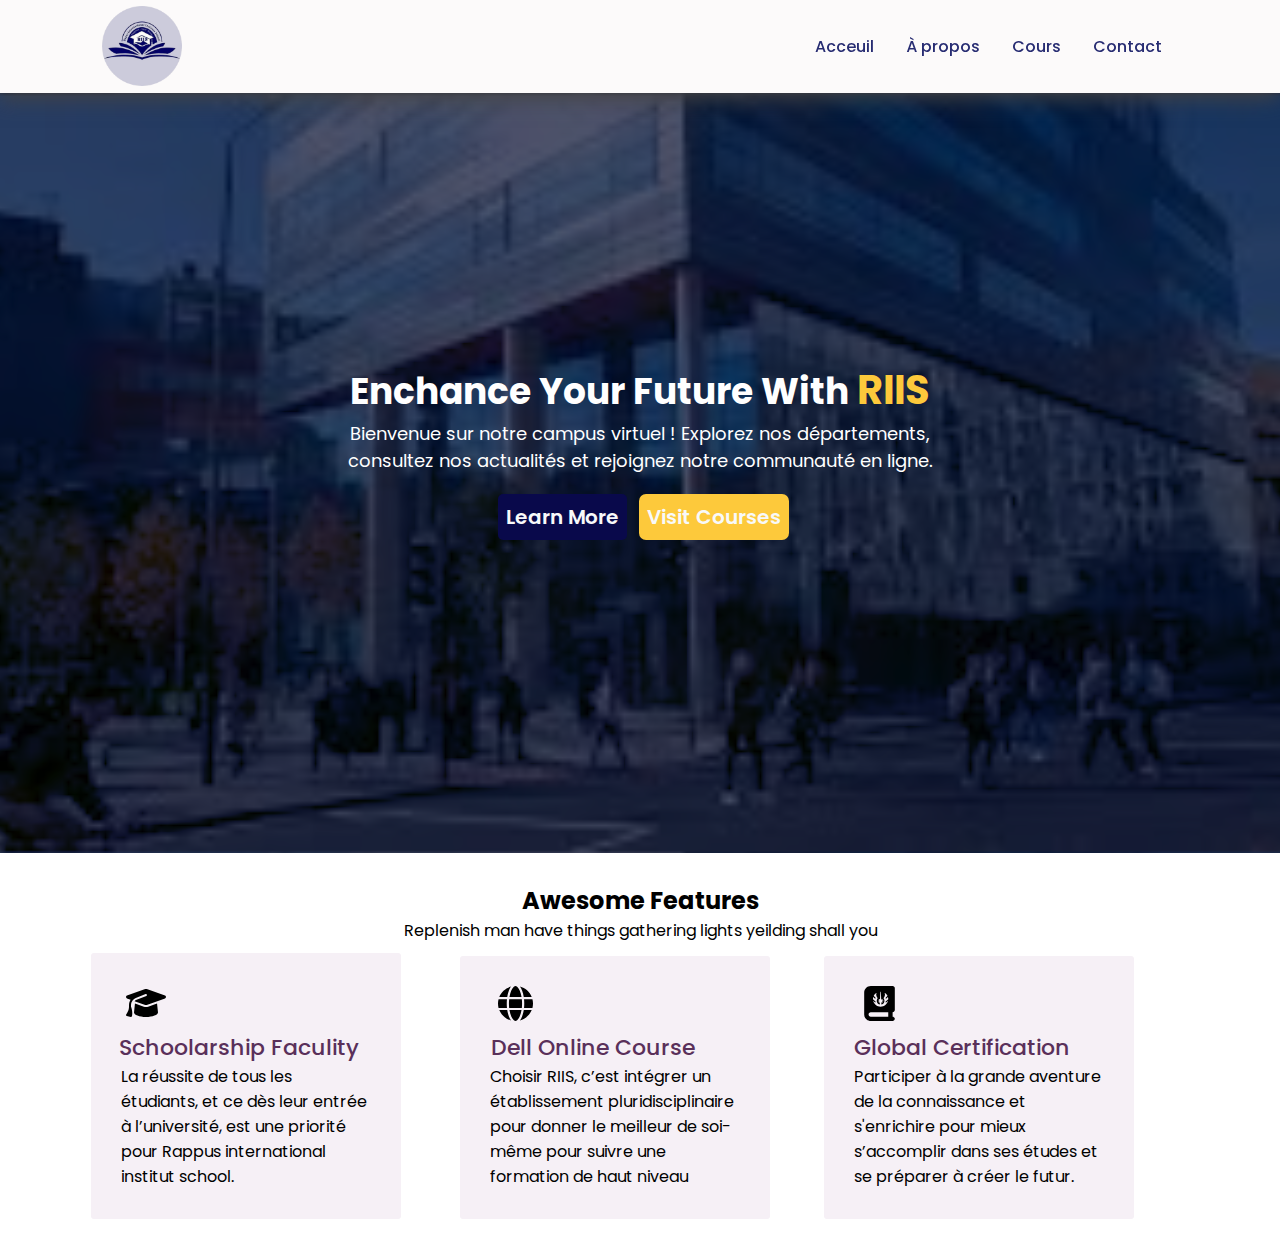
==== src/index3.html @ de022d46 "mon premier commit" ====
<!DOCTYPE html>
<html lang="en">

<head>
    <meta charset="UTF-8">
    <meta name="viewport" content="width=device-width, initial-scale=1.0">
    <title>RIIS SITE</title>
    <link rel="stylesheet" href="style3.css">
</head>

<body>
    <!-- navbar end--> 
    <nav id="header">
        <img src="../assets/images/IMG17.png" class="logo" alt="">

        <div>
            <ul id="navbar">
                <li>Acceuil</li>
                <li> À propos</li>
                <li>Cours</li>
                <li>Contact</li>
            </ul>
        </div>
    </nav>


    <!-- banniere--> 


    <section id="banner1">
        <div class="banner">
            <h1>Enchance Your Future With <span>RIIS</span></h1>
            <p>Bienvenue sur notre campus virtuel ! Explorez nos départements,
             consultez nos actualités et rejoignez notre communauté en ligne.
            </p>
            <a href="#" class="btn1">Learn More</a>
            <a href="#" class="btn2">Visit Courses</a>

        </div>
    </section>

    <!-- section 1--> 

    <section id="home" class="home-p1">
        <h2>Awesome Features</h2>
        <p>Replenish man have things gathering lights yeilding shall you</p>
        <div class="page1">
            <img src="../assets/images/svg1 (3).svg" alt="">
            <h2>Schoolarship Faculity</h2>
            <p>
                La réussite de tous les étudiants, et ce dès leur entrée à l’université, 
                est une priorité pour Rappus international institut school.
            </p>
        </div>
        <div class="page2">
            <img src="../assets/images/svg1 (2).svg" alt="">
            <h2>Dell Online Course</h2>
            <p>Choisir RIIS, c’est intégrer un établissement pluridisciplinaire 
             pour  donner le meilleur de soi-même pour suivre une formation de haut niveau
            </p>
        </div>
        <div class="page3">
            <img src="../assets/images/svg1 (1).svg " alt="">
            <h2>Global Certification</h2>
            <p>Participer à la grande aventure de la connaissance et s'enrichire
             pour mieux s’accomplir dans ses études et se préparer à créer le futur. 
            </p>
        </div>
    </section>

    
</body>

</html>
---- src/style3.css ----
@import url('https://fonts.googleapis.com/css2?family=Poppins:ital,wght@0,100;0,200;0,300;0,400;0,500;0,600;0,700;0,800;0,900;1,100;1,200;1,300;1,400;1,500;1,600;1,700;1,800;1,900&display=swap'); 
 body{
   font-family:'Poppins',sans-serif ; 
 }

 *{
    margin: 0px;
 }
 /*header navbar*/
 #header{
    position: sticky;
    top: 0;
    left: 0;
    display: flex;
    align-items: center;
    justify-content: space-between;
    padding: .5vw 8vw;
    background: rgb(252, 250, 250);
    box-shadow: 0 5px 20PX rgb(69, 68, 68);
    z-index: 500;
    
}
.logo{
    width: 80px;
    height: 80px;
    cursor: pointer;
}

#navbar{
    position: relative;
    display: flex;
    align-items: center;
    justify-content: center;

}

#navbar li{
    list-style: none;
    padding: 0 16px;
    position: relative;
    font-size: 16px;
    font-weight: 500;
    color:  rgb(39, 44, 114);
    transition: 0.3s ease;
    cursor: pointer;
}
#navbar li:hover {
    color:  #fdc93b;
}

/*fin de la navbar*/


/*banniere*/
#banner1{
    background: rgba(2, 9, 43, 0.7)url('../assets/images/IMG18.jpeg');
    height: 84.5vh;
    width: 100%;
    background-size: cover;
    background-blend-mode: darken;
    background-position: center; 
}
.banner{
    position: absolute;
    text-align: center;
    font-size: 18px;
    color: rgb(255, 255, 255);
    left: 50%;
    top: 40%;
    padding: 0;
    margin: 0;
    transform: translatex(-50%);
}
span{
    color: #fdc93b;
    font-size: 40px;
}
.btn1 {
    background-color: rgb(9, 9, 75);
    text-decoration: none;
    border-radius: 5px;
    color: #f8f9fa;
    border: none;
    padding: 8px;
    cursor: pointer;
    font-weight: 600;
    font-size: 20px;
    display: inline-block;
    margin: 20px 7px ;
}
.btn1:hover{
    background-color:#f8f9fa;
    color: rgb(9, 9, 75);
}   
.btn2 {
    background-color: #fdc93b;
    text-decoration: none;
    border-radius: 7px;
    color: #f8f9fa;
    border: none;
    padding: 8px;
    cursor: pointer;
    font-weight: 600;
    font-size: 20px;
    display: inline-block;
}
.btn2:hover{
    background-color:#f8f9fa;
    color:  #fdc93b;
}

/*fin de la banniere*/


/*section1 home*/

#home{
    text-align: center;
    margin: 30px 0px;
}


/*home case 1*/
.page1 {
  width: 250px;
  margin: 10px 5px;
  transform: translateX(-50%);
  background-size: 1px;
  padding: 30px;
  background-color: rgb(246, 240, 246);
  border-radius: 3px;
  display: inline-block;
}
.page1 img{
    width: 40px;
    height: 40px;
    margin-left: -200px;
}
.page1 h2{
    font-size: 22px;
    font-weight: 500;
    color:  rgb(90, 48, 90);
    margin-left: -15px;
    margin-top: 1px;
 }
 .page1 p{
    text-align: left;
 }

/*home case 2*/

.page2{
    width: 250px;
    margin: 8px 50px;
    transform: translateX(-50%);
    background-size: 1px;
    padding: 30px;
    background-color: rgb(246, 240, 246);
    border-radius: 3px;
    display: inline-block;
}
.page2 img{
    width: 35px;
    height: 35px;
    margin-left: -200px;
}
.page2 h2{
    font-size: 22px;
    font-weight: 500;
    color:  rgb(90, 48, 90);
    margin-left: -45px;
    margin-top: 3px;
} 
.page2 p{
    text-align: left;
}

/*home case 3*/

.page3{
    width: 250px;
    margin-right: -250px ;
    transform: translateX(-50%);
    background-size: 1px;
    padding: 30px;
    background-color: rgb(246, 240, 246);
    border-radius: 3px;
    display: inline-block;
}
.page3 img{
    width: 35px;
    height: 35px;
    margin-left: -200px;
}
.page3 h2{
    font-size: 22px;
    font-weight: 500;
    color:  rgb(90, 48, 90);
    margin-left: -35px;
    margin-top: 3px;
}  
.page3 p{
    text-align: left;
}
/*fin de la section home*/
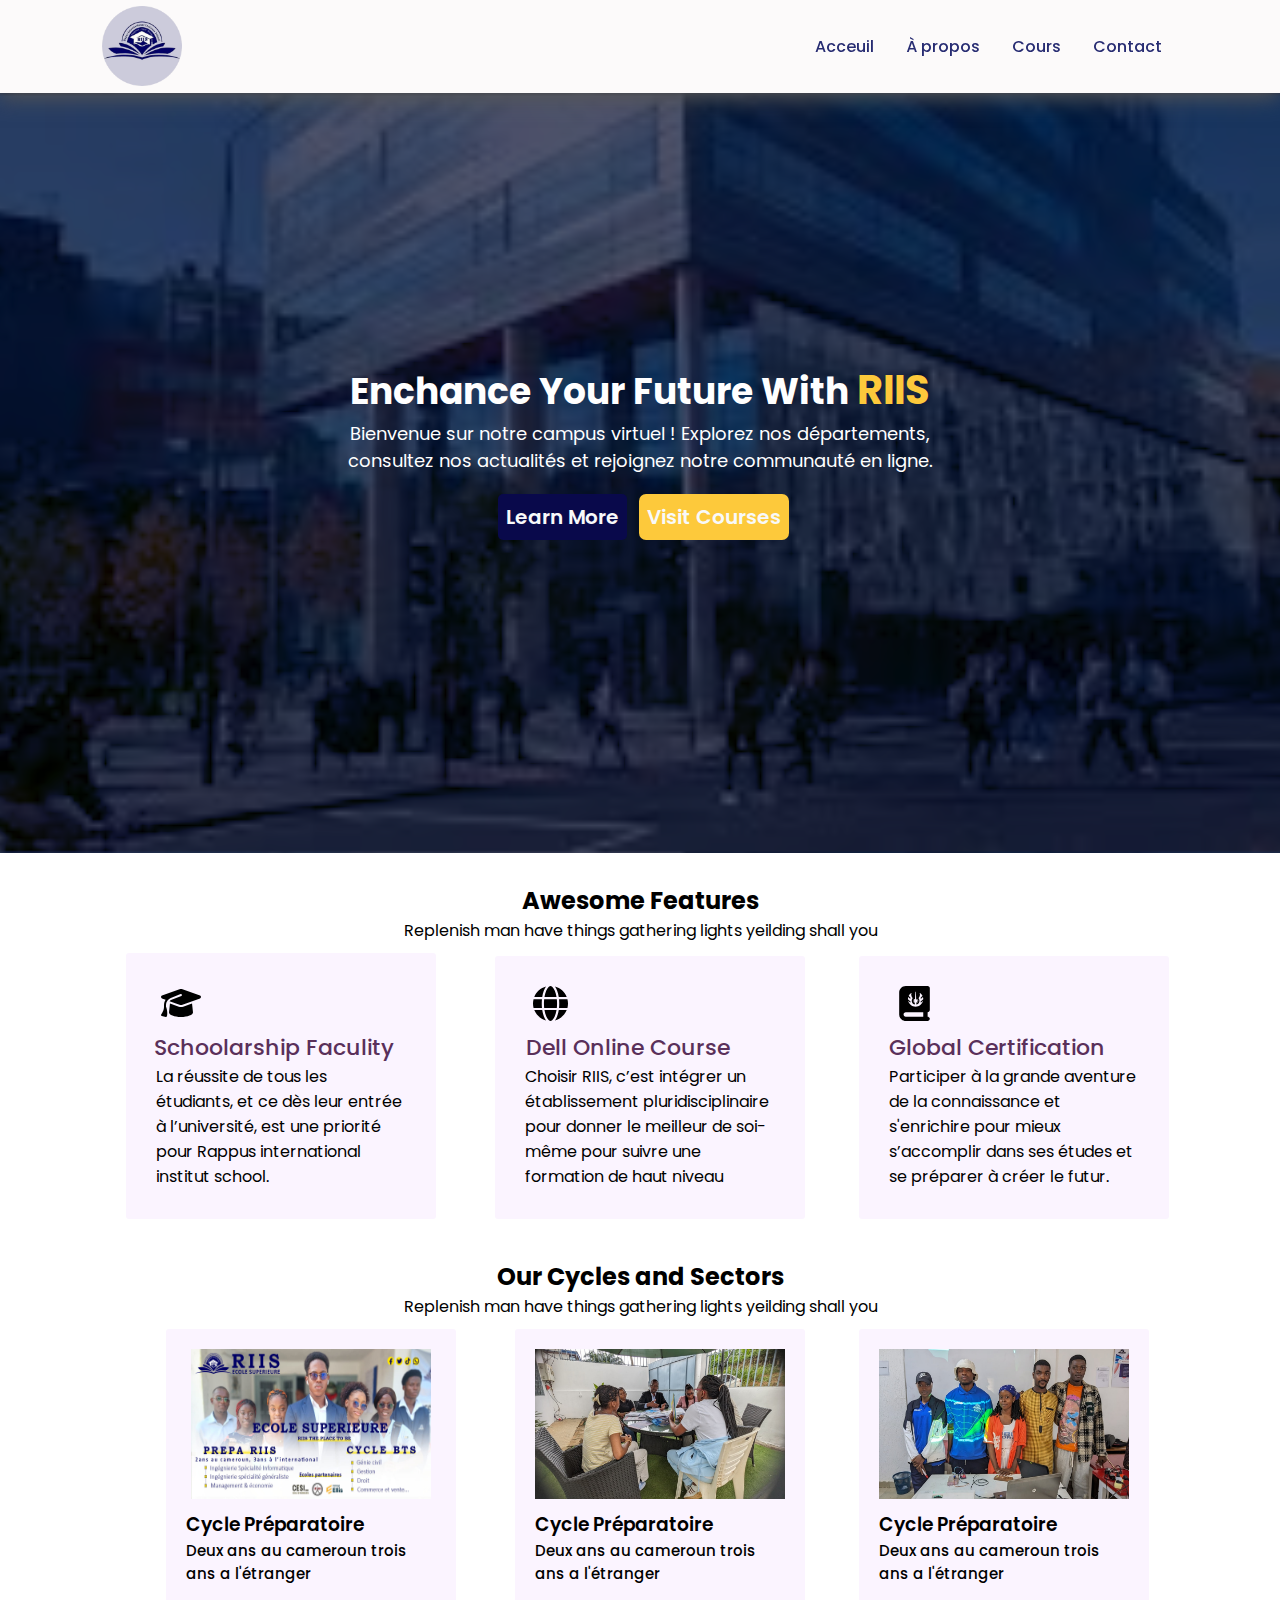
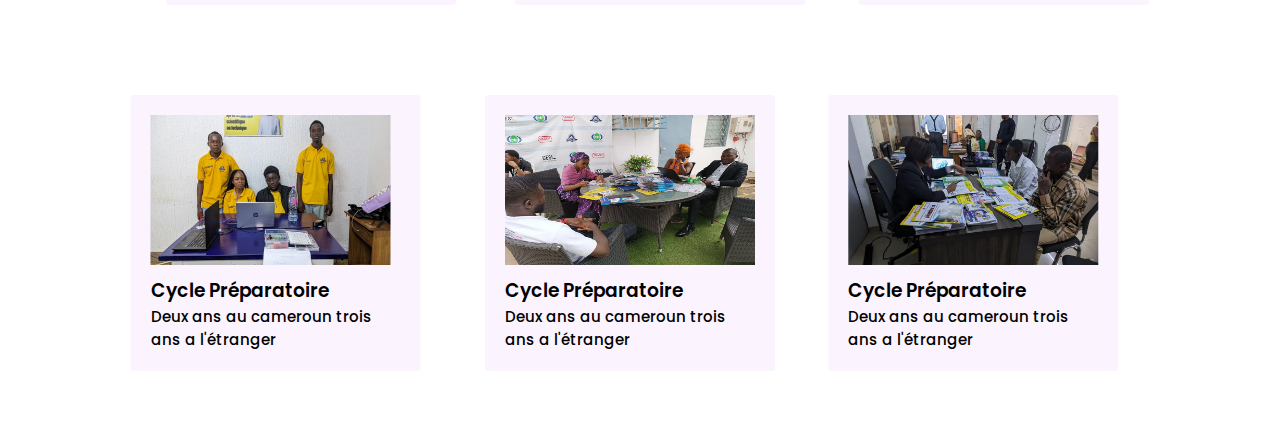
==== commit 232bb1c3: "autres carte" ====
--- a/src/index3.html
+++ b/src/index3.html
@@ -68,7 +68,49 @@
         </div>
     </section>
 
+    <!-- section 2--> 
+
+   <section id="home2">
+    <h2>Our Cycles and Sectors</h2>
+        <p>Replenish man have things gathering lights yeilding shall you</p>
+     <div class="carte1">
+        <img src="../assets/images/IMG3.jpg" alt="">
+        <h3>Cycle Préparatoire</h3>
+        <p>Deux ans au cameroun trois ans a l'étranger</p>
+     </div>
+     <div class="carte2">
+        <img src="../assets/images/IMG9.jpg" alt="">
+        <h3>Cycle Préparatoire</h3>
+        <p>Deux ans au cameroun trois ans a l'étranger</p>
+     </div>
+     <div class="carte3">
+        <img src="../assets/images/IMG10.jpg" alt="">
+        <h3>Cycle Préparatoire</h3>
+        <p>Deux ans au cameroun trois ans a l'étranger</p>
+     </div>
+   </section>
     
+    <!-- section 3-->
+
+<section id="home3">
+    <div class="carte4">
+        <img src="../assets/images/IMG15.jpg" alt="">
+        <h3>Cycle Préparatoire</h3>
+        <p>Deux ans au cameroun trois ans a l'étranger</p>
+     </div>
+     <div class="carte5">
+        <img src="../assets/images/IMG12.jpg" alt="">
+        <h3>Cycle Préparatoire</h3>
+        <p>Deux ans au cameroun trois ans a l'étranger</p>
+     </div>
+     <div class="carte6">
+        <img src="../assets/images/IMG13.jpg" alt="">
+        <h3>Cycle Préparatoire</h3>
+        <p>Deux ans au cameroun trois ans a l'étranger</p>
+     </div>
+
+</section>
+
 </body>
 
 </html>--- a/src/style3.css
+++ b/src/style3.css
@@ -16,7 +16,7 @@
     justify-content: space-between;
     padding: .5vw 8vw;
     background: rgb(252, 250, 250);
-    box-shadow: 0 5px 20PX rgb(69, 68, 68);
+    box-shadow: 0 5px 20PX rgb(86, 86, 86);
     z-index: 500;
     
 }
@@ -127,7 +127,7 @@
   transform: translateX(-50%);
   background-size: 1px;
   padding: 30px;
-  background-color: rgb(246, 240, 246);
+  background-color:  rgb(251, 244, 255);
   border-radius: 3px;
   display: inline-block;
 }
@@ -155,7 +155,7 @@
     transform: translateX(-50%);
     background-size: 1px;
     padding: 30px;
-    background-color: rgb(246, 240, 246);
+    background-color:  rgb(251, 244, 255);
     border-radius: 3px;
     display: inline-block;
 }
@@ -179,11 +179,11 @@
 
 .page3{
     width: 250px;
-    margin-right: -250px ;
+    margin-right: -320px ;
     transform: translateX(-50%);
     background-size: 1px;
     padding: 30px;
-    background-color: rgb(246, 240, 246);
+    background-color: rgb(251, 244, 255);
     border-radius: 3px;
     display: inline-block;
 }
@@ -204,4 +204,180 @@
 }
 /*fin de la section home*/
 
-
+/*section 2*/
+
+#home2{
+    text-align: center;
+    margin: 30px 0px;
+}
+.carte1{
+    width: 250px;
+    margin: 10PX 5px ;
+    transform: translateX(-50%);
+    background-size: 1px;
+    padding: 20px;
+    background-color: rgb(251, 244, 255);
+    border-radius: 3px;
+    display: inline-block;
+}
+.carte1 img{
+    width: 240px;
+    height: 150px;
+    margin-bottom: -0px;
+}
+.carte1 h3{
+    align-items: center;
+    text-align: left;
+    font-weight: 600;
+    margin-top: 4px;
+}
+.carte1 p{
+    align-items: center;
+    text-align: left;
+    font-weight: 500;
+    font-size: 15px;
+}
+ 
+.carte2{
+    width: 250px;
+    margin: 8px 50px ;
+    transform: translateX(-50%);
+    background-size: 1px;
+    padding: 20px;
+    background-color: rgb(251, 244, 255);
+    border-radius: 3px;
+    display: inline-block;
+}
+.carte2 img{
+    width: 250px;
+    height: 150px;
+    margin-bottom: -0px;
+}
+.carte2 h3{
+    align-items: center;
+    text-align: left;
+    font-weight: 600;
+    margin-top: 4px;
+}
+.carte2 p{
+    align-items: center;
+    text-align: left;
+    font-weight: 500;
+    font-size: 15px;
+}
+
+.carte3{
+    width: 250px;
+    margin-right: -320px ;
+    transform: translateX(-50%);
+    background-size: 1px;
+    padding: 20px;
+    background-color: rgb(251, 244, 255);
+    border-radius: 3px;
+    display: inline-block;
+}
+.carte3 img{
+    width: 250px;
+    height: 150px;
+    margin-bottom: -0px;
+}
+.carte3 h3{
+    align-items: center;
+    text-align: left;
+    font-weight: 600;
+    margin-top: 4px;
+}
+.carte3 p{
+    align-items: center;
+    text-align: left;
+    font-weight: 500;
+    font-size: 15px;
+}
+
+/* fin de la section 2*/
+
+/*la section 3*/
+
+.carte4{
+    width: 250px;
+    transform: translateX(45%);
+    background-size: 1px;
+    padding: 20px;
+    background-color: rgb(251, 244, 255);
+    border-radius: 3px;
+    display: inline-block;
+}
+.carte4 img{
+    width: 240px;
+    height: 150px;
+    margin-bottom: -0px;
+}
+.carte4 h3{
+    align-items: center;
+    text-align: left;
+    font-weight: 600;
+    margin-top: 4px;
+}
+.carte4 p{
+    align-items: center;
+    text-align: left;
+    font-weight: 500;
+    font-size: 15px;
+}
+
+.carte5{
+    width: 250px;
+    margin:  50px ;
+    transform: translateX(167%);
+    background-size: 1px;
+    padding: 20px;
+    background-color: rgb(251, 244, 255);
+    border-radius: 3px;
+    display: inline-block;
+}
+.carte5 img{
+    width: 250px;
+    height: 150px;
+    margin-bottom: -0px;
+}
+.carte5 h3{
+    align-items: center;
+    text-align: left;
+    font-weight: 600;
+    margin-top: 4px;
+}
+.carte5 p{
+    align-items: center;
+    text-align: left;
+    font-weight: 500;
+    font-size: 15px;
+}
+
+.carte6{
+    width: 250px;
+    transform: translateX(-70%);
+    background-size: 1px;
+    padding: 20px;
+    background-color: rgb(251, 244, 255);
+    border-radius: 3px;
+    display: inline-block;
+}
+.carte6 img{
+    width: 250px;
+    height: 150px;
+    margin-bottom: -0px;
+}
+.carte6 h3{
+    align-items: center;
+    text-align: left;
+    font-weight: 600;
+    margin-top: 4px;
+}
+.carte6 p{
+    align-items: center;
+    text-align: left;
+    font-weight: 500;
+    font-size: 15px;
+}
+
+
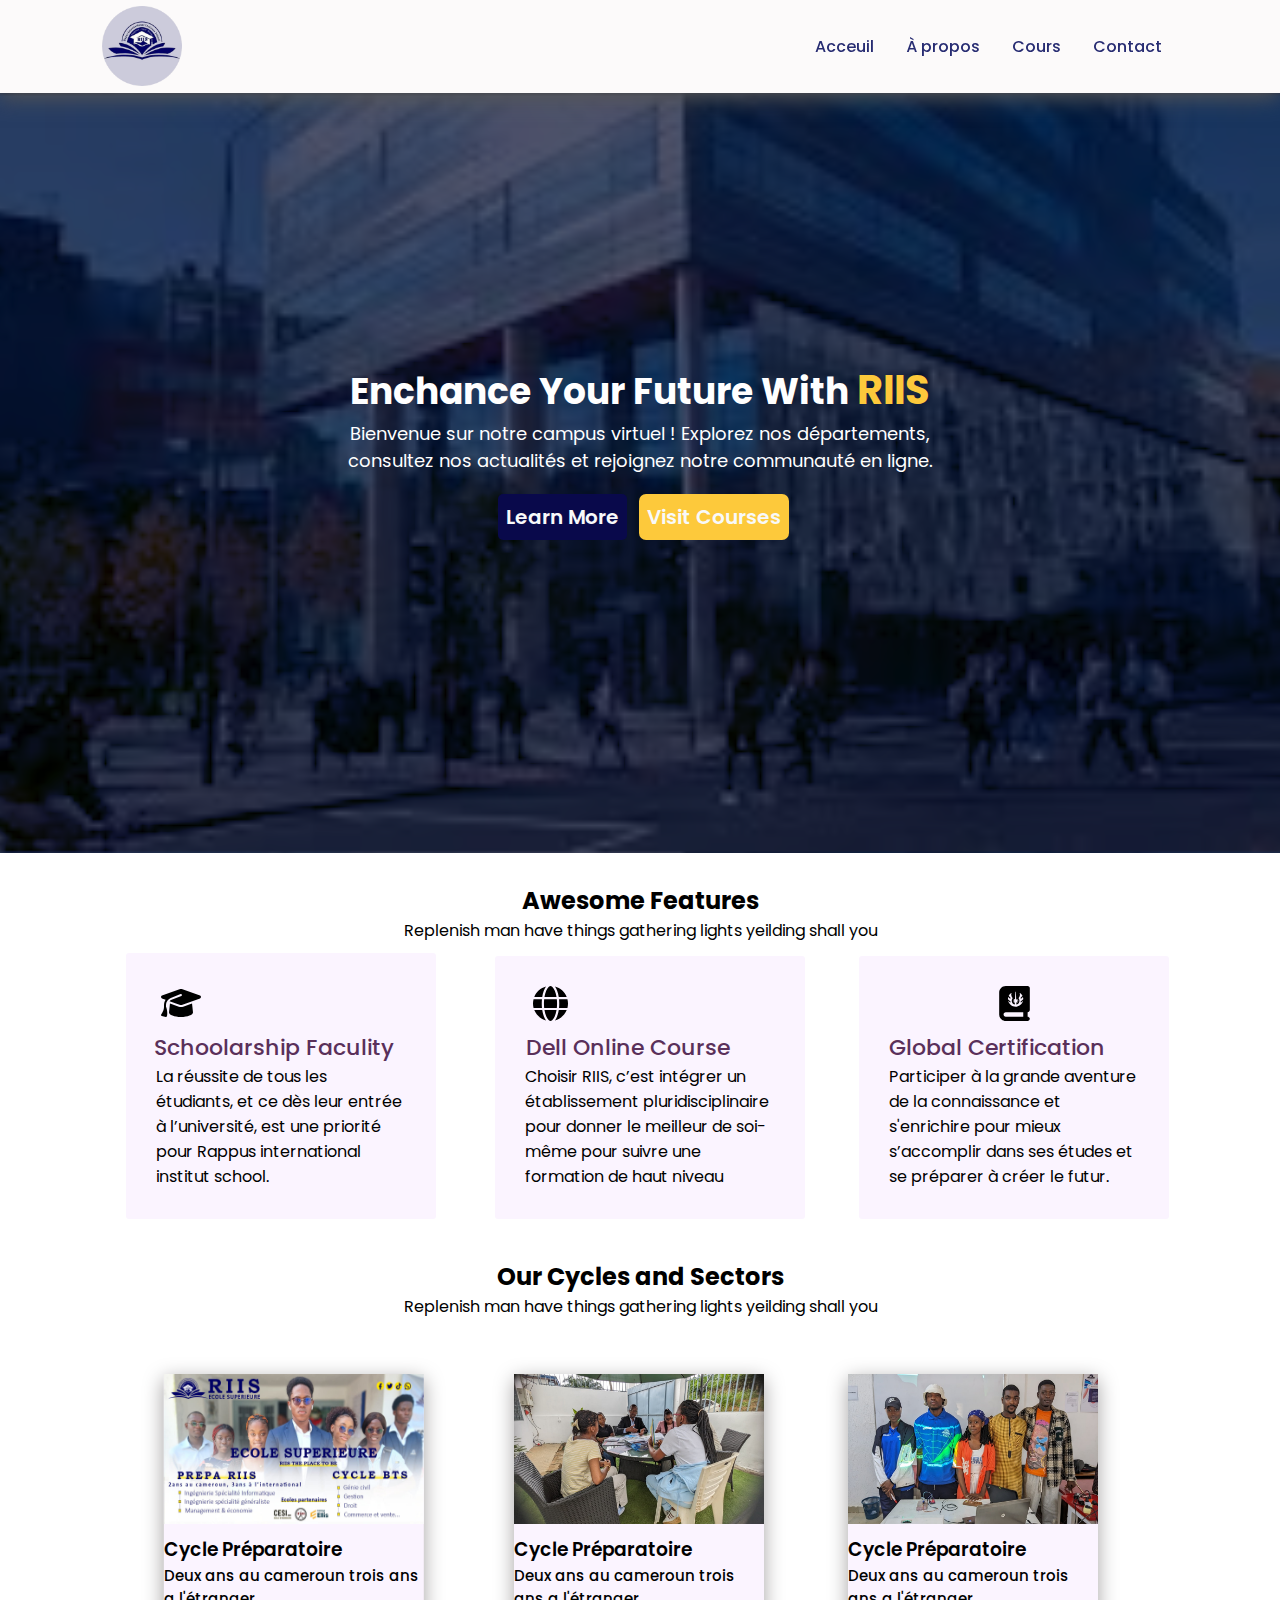
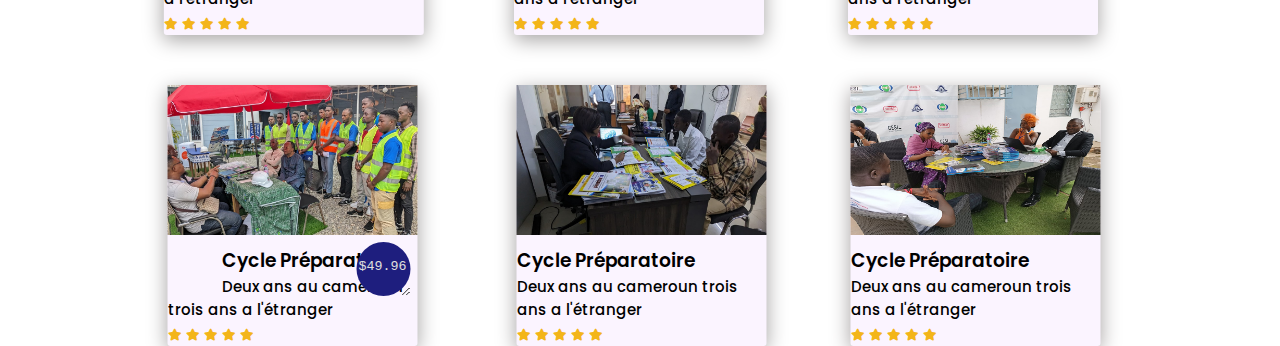
==== commit 61dbe7d5: "section carte" ====
--- a/src/index3.html
+++ b/src/index3.html
@@ -6,10 +6,11 @@
     <meta name="viewport" content="width=device-width, initial-scale=1.0">
     <title>RIIS SITE</title>
     <link rel="stylesheet" href="style3.css">
+    <link rel="stylesheet" href="https://pro.fontawesome.com/releases/v5.10.0/css/all.css" />
 </head>
 
 <body>
-    <!-- navbar end--> 
+    <!-- navbar -->
     <nav id="header">
         <img src="../assets/images/IMG17.png" class="logo" alt="">
 
@@ -24,14 +25,12 @@
     </nav>
 
 
-    <!-- banniere--> 
-
-
+    <!-- banniere-->
     <section id="banner1">
         <div class="banner">
             <h1>Enchance Your Future With <span>RIIS</span></h1>
             <p>Bienvenue sur notre campus virtuel ! Explorez nos départements,
-             consultez nos actualités et rejoignez notre communauté en ligne.
+                consultez nos actualités et rejoignez notre communauté en ligne.
             </p>
             <a href="#" class="btn1">Learn More</a>
             <a href="#" class="btn2">Visit Courses</a>
@@ -39,8 +38,8 @@
         </div>
     </section>
 
-    <!-- section 1--> 
 
+    <!-- section awesome features-->
     <section id="home" class="home-p1">
         <h2>Awesome Features</h2>
         <p>Replenish man have things gathering lights yeilding shall you</p>
@@ -48,68 +47,117 @@
             <img src="../assets/images/svg1 (3).svg" alt="">
             <h2>Schoolarship Faculity</h2>
             <p>
-                La réussite de tous les étudiants, et ce dès leur entrée à l’université, 
+                La réussite de tous les étudiants, et ce dès leur entrée à l’université,
                 est une priorité pour Rappus international institut school.
             </p>
         </div>
         <div class="page2">
             <img src="../assets/images/svg1 (2).svg" alt="">
             <h2>Dell Online Course</h2>
-            <p>Choisir RIIS, c’est intégrer un établissement pluridisciplinaire 
-             pour  donner le meilleur de soi-même pour suivre une formation de haut niveau
+            <p>Choisir RIIS, c’est intégrer un établissement pluridisciplinaire
+                pour donner le meilleur de soi-même pour suivre une formation de haut niveau
             </p>
         </div>
         <div class="page3">
             <img src="../assets/images/svg1 (1).svg " alt="">
             <h2>Global Certification</h2>
             <p>Participer à la grande aventure de la connaissance et s'enrichire
-             pour mieux s’accomplir dans ses études et se préparer à créer le futur. 
+                pour mieux s’accomplir dans ses études et se préparer à créer le futur.
             </p>
         </div>
     </section>
 
-    <!-- section 2--> 
 
-   <section id="home2">
-    <h2>Our Cycles and Sectors</h2>
-        <p>Replenish man have things gathering lights yeilding shall you</p>
-     <div class="carte1">
-        <img src="../assets/images/IMG3.jpg" alt="">
-        <h3>Cycle Préparatoire</h3>
-        <p>Deux ans au cameroun trois ans a l'étranger</p>
-     </div>
-     <div class="carte2">
-        <img src="../assets/images/IMG9.jpg" alt="">
-        <h3>Cycle Préparatoire</h3>
-        <p>Deux ans au cameroun trois ans a l'étranger</p>
-     </div>
-     <div class="carte3">
-        <img src="../assets/images/IMG10.jpg" alt="">
-        <h3>Cycle Préparatoire</h3>
-        <p>Deux ans au cameroun trois ans a l'étranger</p>
-     </div>
-   </section>
-    
+    <!--  section case-->
+    <section id="home2">
+        <div class="home3">
+            <h2>Our Cycles and Sectors</h2>
+            <p>Replenish man have things gathering lights yeilding shall you</p>
+        </div>
+        <!--  section Our Cycles and Sectors-->
+        <div class="carte1">
+            <img src="../assets/images/IMG3.jpg" alt="">
+            <h3>Cycle Préparatoire</h3>
+            <p>Deux ans au cameroun trois ans a l'étranger</p>
+            <div class="star">
+                <i class="fas fa-star"></i>
+                <i class="fas fa-star"></i>
+                <i class="fas fa-star"></i>
+                <i class="fas fa-star"></i>
+                <i class="fas fa-star"></i>
+            </div>
+        </div>
+        <div class="carte2">
+            <img src="../assets/images/IMG9.jpg" alt="">
+            <h3>Cycle Préparatoire</h3>
+            <p>Deux ans au cameroun trois ans a l'étranger</p>
+            <div class="star">
+                <i class="fas fa-star"></i>
+                <i class="fas fa-star"></i>
+                <i class="fas fa-star"></i>
+                <i class="fas fa-star"></i>
+                <i class="fas fa-star"></i>
+            </div>
+        </div>
+        <div class="carte3">
+            <img src="../assets/images/IMG10.jpg" alt="">
+            <h3>Cycle Préparatoire</h3>
+            <p>Deux ans au cameroun trois ans a l'étranger</p>
+            <div class="star">
+                <i class="fas fa-star"></i>
+                <i class="fas fa-star"></i>
+                <i class="fas fa-star"></i>
+                <i class="fas fa-star"></i>
+                <i class="fas fa-star"></i>
+            </div>
+        </div>
+    </section>
+
+
     <!-- section 3-->
+    <section id="home3">
+        <div class="carte4">
+            <img src="../assets/images/IMG8.jpg" alt="">
+            <textarea name="price" id="prix">
+                $49.96
+            </textarea>
+            <h3>Cycle Préparatoire</h3>
+            <p>Deux ans au cameroun trois ans a l'étranger</p>
+            <div class="star">
+                <i class="fas fa-star"></i>
+                <i class="fas fa-star"></i>
+                <i class="fas fa-star"></i>
+                <i class="fas fa-star"></i>
+                <i class="fas fa-star"></i>
+            </div>
+        </div>
+        <div class="carte5">
+            <img src="../assets/images/IMG12.jpg" alt="">
+            <h3>Cycle Préparatoire</h3>
+            <p>Deux ans au cameroun trois ans a l'étranger</p>
+            <div class="star">
+                <i class="fas fa-star"></i>
+                <i class="fas fa-star"></i>
+                <i class="fas fa-star"></i>
+                <i class="fas fa-star"></i>
+                <i class="fas fa-star"></i>
+            </div>
+        </div>
+        <div class="carte6">
+            <img src="../assets/images/IMG13.jpg" alt="">
+            <h3>Cycle Préparatoire</h3>
+            <p>Deux ans au cameroun trois ans a l'étranger</p>
+            <div class="star">
+                <i class="fas fa-star"></i>
+                <i class="fas fa-star"></i>
+                <i class="fas fa-star"></i>
+                <i class="fas fa-star"></i>
+                <i class="fas fa-star"></i>
+            </div>
+        </div>
 
-<section id="home3">
-    <div class="carte4">
-        <img src="../assets/images/IMG15.jpg" alt="">
-        <h3>Cycle Préparatoire</h3>
-        <p>Deux ans au cameroun trois ans a l'étranger</p>
-     </div>
-     <div class="carte5">
-        <img src="../assets/images/IMG12.jpg" alt="">
-        <h3>Cycle Préparatoire</h3>
-        <p>Deux ans au cameroun trois ans a l'étranger</p>
-     </div>
-     <div class="carte6">
-        <img src="../assets/images/IMG13.jpg" alt="">
-        <h3>Cycle Préparatoire</h3>
-        <p>Deux ans au cameroun trois ans a l'étranger</p>
-     </div>
+    </section>
 
-</section>
 
 </body>
 
--- a/src/style3.css
+++ b/src/style3.css
@@ -112,7 +112,7 @@
 /*fin de la banniere*/
 
 
-/*section1 home*/
+/*section awesome features*/
 
 #home{
     text-align: center;
@@ -190,7 +190,7 @@
 .page3 img{
     width: 35px;
     height: 35px;
-    margin-left: -200px;
+   
 }
 .page3 h2{
     font-size: 22px;
@@ -204,26 +204,24 @@
 }
 /*fin de la section home*/
 
-/*section 2*/
-
-#home2{
+/*section case*/
+
+.home3{
     text-align: center;
-    margin: 30px 0px;
+    margin: 5px 0px;
 }
 .carte1{
-    width: 250px;
-    margin: 10PX 5px ;
-    transform: translateX(-50%);
-    background-size: 1px;
-    padding: 20px;
-    background-color: rgb(251, 244, 255);
-    border-radius: 3px;
-    display: inline-block;
+    width: 260px;
+    transform: translateX(63%);
+    background-size: 1px;
+    background-color: rgb(251, 244, 255);
+    border-radius: 3px;
+    display: inline-block;
+    box-shadow: 0 5px 20px rgb(165, 163, 163);
 }
 .carte1 img{
-    width: 240px;
-    height: 150px;
-    margin-bottom: -0px;
+    width: 260px;
+    height: 150px;
 }
 .carte1 h3{
     align-items: center;
@@ -240,18 +238,17 @@
  
 .carte2{
     width: 250px;
-    margin: 8px 50px ;
-    transform: translateX(-50%);
-    background-size: 1px;
-    padding: 20px;
-    background-color: rgb(251, 244, 255);
-    border-radius: 3px;
-    display: inline-block;
+    margin: 50px ;
+    transform: translateX(80%);
+    background-size: 1px;
+    background-color: rgb(251, 244, 255);
+    border-radius: 3px;
+    display: inline-block;
+    box-shadow: 0 5px 20px rgb(165, 163, 163);
 }
 .carte2 img{
     width: 250px;
     height: 150px;
-    margin-bottom: -0px;
 }
 .carte2 h3{
     align-items: center;
@@ -268,18 +265,16 @@
 
 .carte3{
     width: 250px;
-    margin-right: -320px ;
-    transform: translateX(-50%);
-    background-size: 1px;
-    padding: 20px;
-    background-color: rgb(251, 244, 255);
-    border-radius: 3px;
-    display: inline-block;
+    transform: translateX(92%);
+    background-size: 1px;
+    background-color: rgb(251, 244, 255);
+    border-radius: 3px;
+    display: inline-block;
+    box-shadow: 0 5px 20px rgb(165, 163, 163);
 }
 .carte3 img{
     width: 250px;
     height: 150px;
-    margin-bottom: -0px;
 }
 .carte3 h3{
     align-items: center;
@@ -288,29 +283,42 @@
     margin-top: 4px;
 }
 .carte3 p{
-    align-items: center;
-    text-align: left;
-    font-weight: 500;
-    font-size: 15px;
-}
-
-/* fin de la section 2*/
+    text-align: left;
+    font-weight: 500;
+    font-size: 15px;
+}
+.star1 i{
+    font-size: 12px;
+    color: rgb(243,181,25);
+}
+
+/* fin de la  section case*/
 
 /*la section 3*/
 
 .carte4{
     width: 250px;
-    transform: translateX(45%);
-    background-size: 1px;
-    padding: 20px;
-    background-color: rgb(251, 244, 255);
-    border-radius: 3px;
-    display: inline-block;
+    transform: translateX(67%);
+    background-size: 1px;
+    background-color: rgb(251, 244, 255);
+    border-radius: 3px;
+    display: inline-block;
+    box-shadow: 0 5px 20px rgb(165, 163, 163);
 }
 .carte4 img{
-    width: 240px;
-    height: 150px;
-    margin-bottom: -0px;
+    width: 250px;
+    height: 150px;
+}
+#prix{
+    float: left;
+    transform: translateX(350%);
+    z-index: 500;
+    background-color: rgb(30, 30, 126);
+    color: #e0e0de;
+    border-radius: 50px;
+    border: 10px;
+    height: 50px;
+    width: 50px;
 }
 .carte4 h3{
     align-items: center;
@@ -327,18 +335,18 @@
 
 .carte5{
     width: 250px;
-    margin:  50px ;
-    transform: translateX(167%);
-    background-size: 1px;
-    padding: 20px;
-    background-color: rgb(251, 244, 255);
-    border-radius: 3px;
-    display: inline-block;
+    margin-top: -100px;
+    transform: translateX(105%);
+    background-size: 1px;
+    background-color: rgb(251, 244, 255);
+    border-radius: 3px;
+    display: inline-block;
+    box-shadow: 0 5px 20px rgb(165, 163, 163);
+   
 }
 .carte5 img{
     width: 250px;
     height: 150px;
-    margin-bottom: -0px;
 }
 .carte5 h3{
     align-items: center;
@@ -355,17 +363,16 @@
 
 .carte6{
     width: 250px;
-    transform: translateX(-70%);
-    background-size: 1px;
-    padding: 20px;
-    background-color: rgb(251, 244, 255);
-    border-radius: 3px;
-    display: inline-block;
+    transform: translateX(137%);
+    background-size: 1px;
+    background-color: rgb(251, 244, 255);
+    border-radius: 3px;
+    display: inline-block;
+    box-shadow: 0 5px 20px rgb(166, 162, 162);
 }
 .carte6 img{
     width: 250px;
-    height: 150px;
-    margin-bottom: -0px;
+    height: 150px;   
 }
 .carte6 h3{
     align-items: center;
@@ -379,5 +386,9 @@
     font-weight: 500;
     font-size: 15px;
 }
-
-
+.star i{
+    font-size: 12px;
+    color: rgb(243,181,25);
+}
+
+
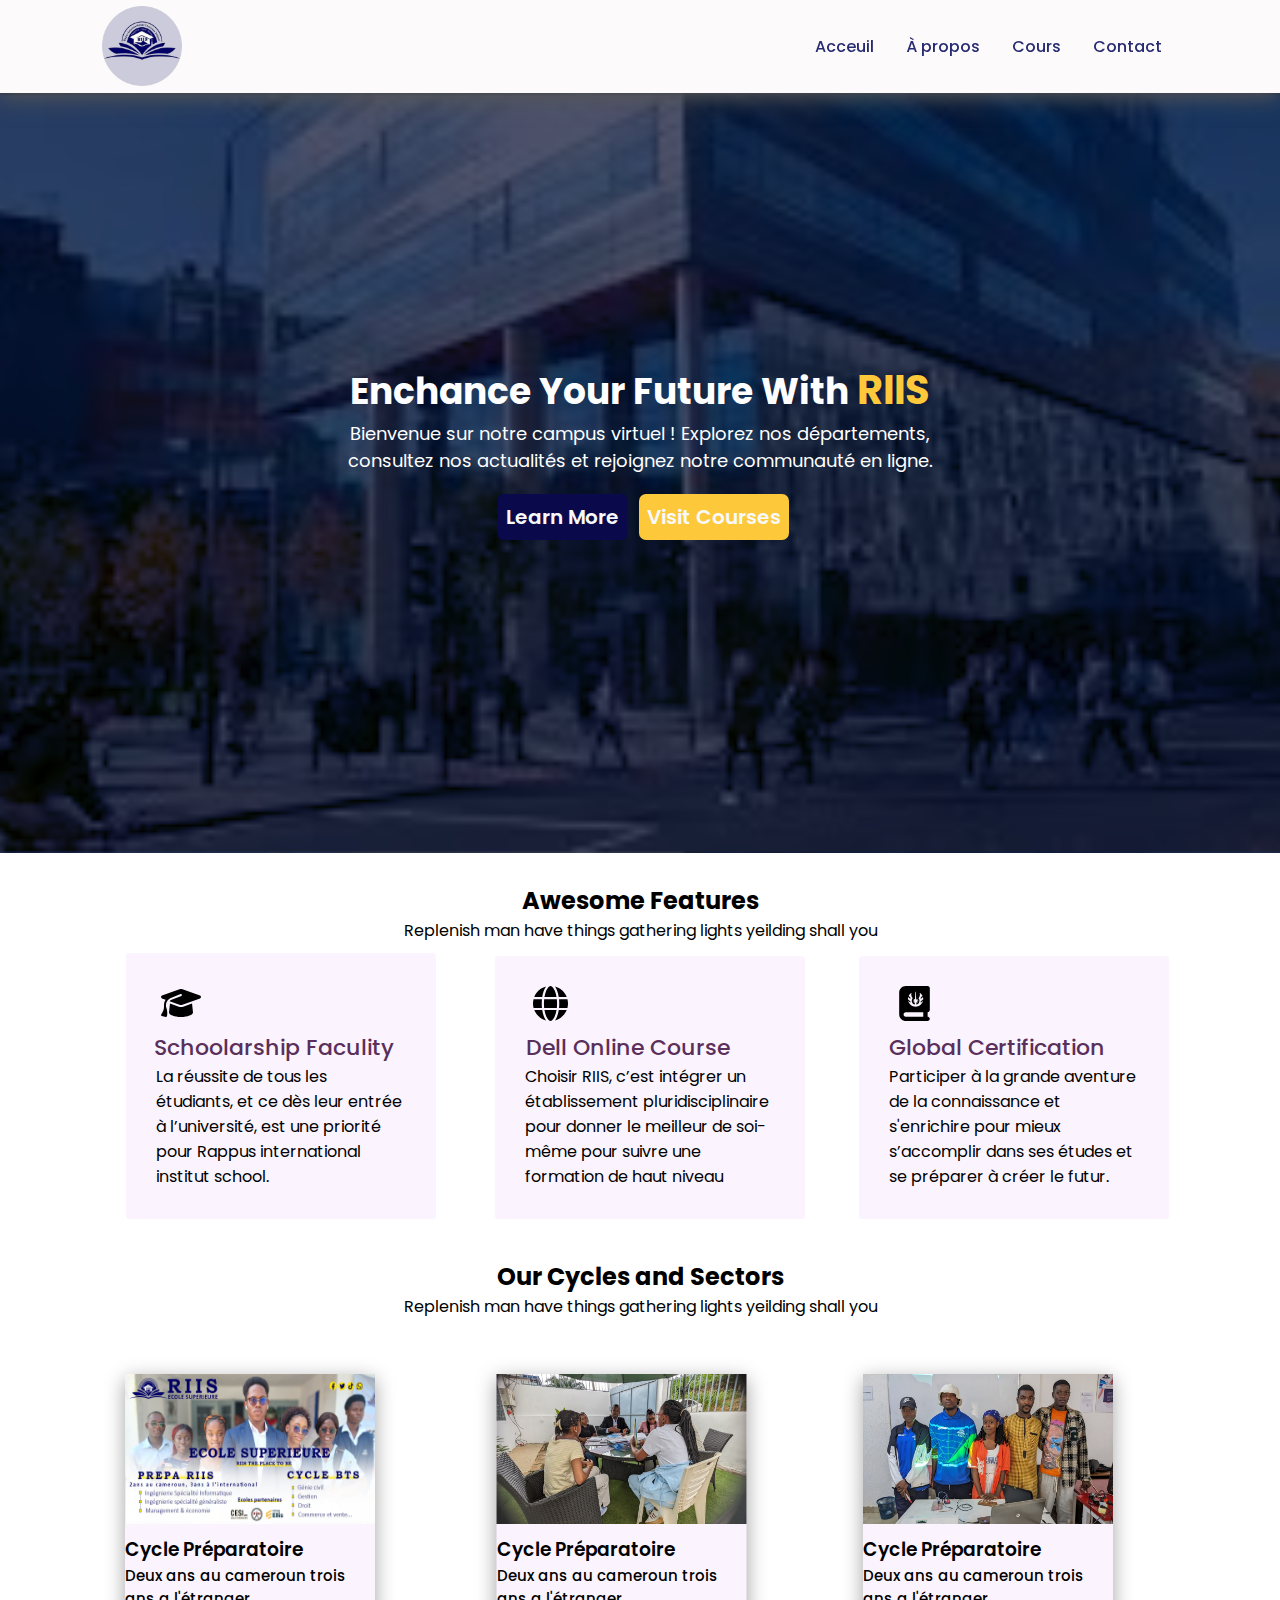
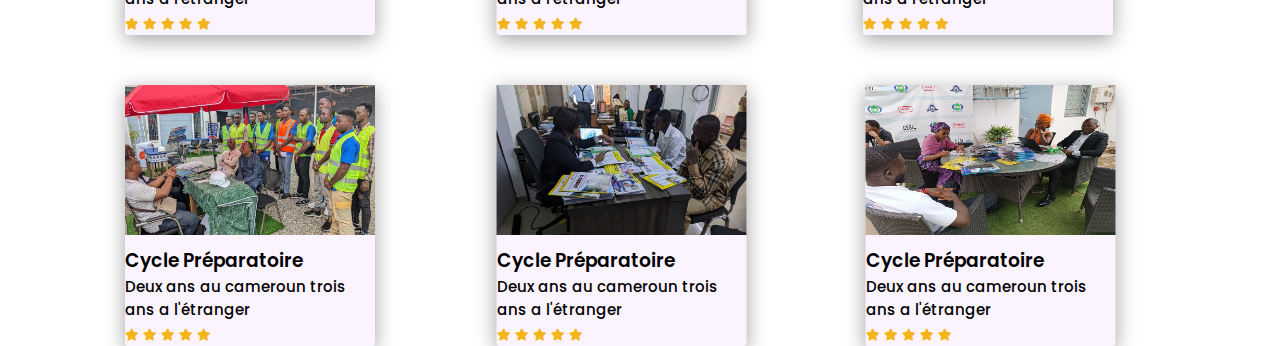
==== commit 4ed03a7d: "carte" ====
--- a/src/index3.html
+++ b/src/index3.html
@@ -118,9 +118,6 @@
     <section id="home3">
         <div class="carte4">
             <img src="../assets/images/IMG8.jpg" alt="">
-            <textarea name="price" id="prix">
-                $49.96
-            </textarea>
             <h3>Cycle Préparatoire</h3>
             <p>Deux ans au cameroun trois ans a l'étranger</p>
             <div class="star">
--- a/src/style3.css
+++ b/src/style3.css
@@ -190,7 +190,7 @@
 .page3 img{
     width: 35px;
     height: 35px;
-   
+    margin-left: -200px;
 }
 .page3 h2{
     font-size: 22px;
@@ -211,16 +211,18 @@
     margin: 5px 0px;
 }
 .carte1{
-    width: 260px;
-    transform: translateX(63%);
-    background-size: 1px;
-    background-color: rgb(251, 244, 255);
+    width: 250px;
+    margin: 10px 5px;
+    transform: translateX(48%);
+    background-size: 1px;
+    padding: 0px;
+    background-color:  rgb(251, 244, 255);
     border-radius: 3px;
     display: inline-block;
     box-shadow: 0 5px 20px rgb(165, 163, 163);
 }
 .carte1 img{
-    width: 260px;
+    width: 250px;
     height: 150px;
 }
 .carte1 h3{
@@ -238,10 +240,11 @@
  
 .carte2{
     width: 250px;
-    margin: 50px ;
-    transform: translateX(80%);
-    background-size: 1px;
-    background-color: rgb(251, 244, 255);
+    margin:  50px;
+    transform: translateX(73%);
+    background-size: 1px;
+    padding: 0px;
+    background-color:  rgb(251, 244, 255);
     border-radius: 3px;
     display: inline-block;
     box-shadow: 0 5px 20px rgb(165, 163, 163);
@@ -265,8 +268,10 @@
 
 .carte3{
     width: 250px;
-    transform: translateX(92%);
-    background-size: 1px;
+    margin-right: -320px;
+    transform: translateX(245px);
+    background-size: 1px;
+    padding: 0px;
     background-color: rgb(251, 244, 255);
     border-radius: 3px;
     display: inline-block;
@@ -298,7 +303,7 @@
 
 .carte4{
     width: 250px;
-    transform: translateX(67%);
+    transform: translateX(50%);
     background-size: 1px;
     background-color: rgb(251, 244, 255);
     border-radius: 3px;
@@ -309,17 +314,6 @@
     width: 250px;
     height: 150px;
 }
-#prix{
-    float: left;
-    transform: translateX(350%);
-    z-index: 500;
-    background-color: rgb(30, 30, 126);
-    color: #e0e0de;
-    border-radius: 50px;
-    border: 10px;
-    height: 50px;
-    width: 50px;
-}
 .carte4 h3{
     align-items: center;
     text-align: left;
@@ -336,7 +330,7 @@
 .carte5{
     width: 250px;
     margin-top: -100px;
-    transform: translateX(105%);
+    transform: translateX(97%);
     background-size: 1px;
     background-color: rgb(251, 244, 255);
     border-radius: 3px;
@@ -363,7 +357,7 @@
 
 .carte6{
     width: 250px;
-    transform: translateX(137%);
+    transform: translateX(143%);
     background-size: 1px;
     background-color: rgb(251, 244, 255);
     border-radius: 3px;
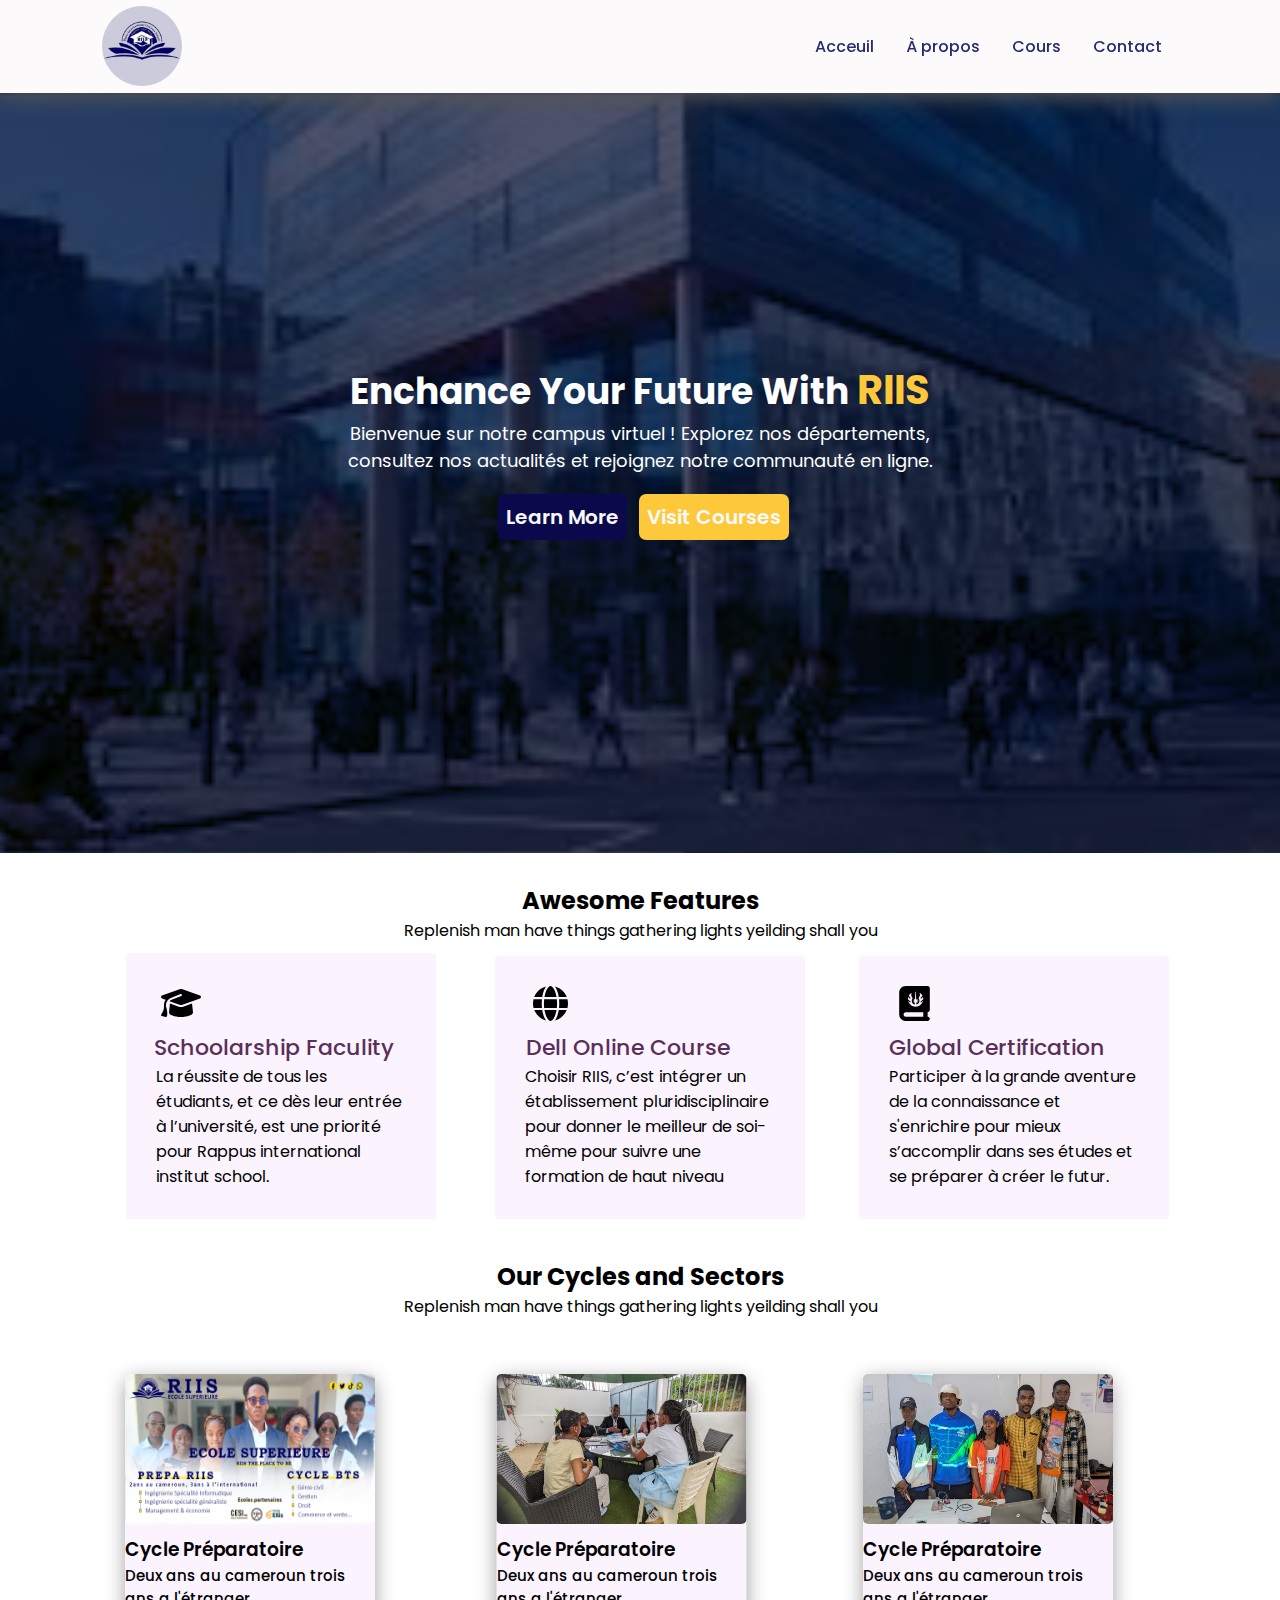
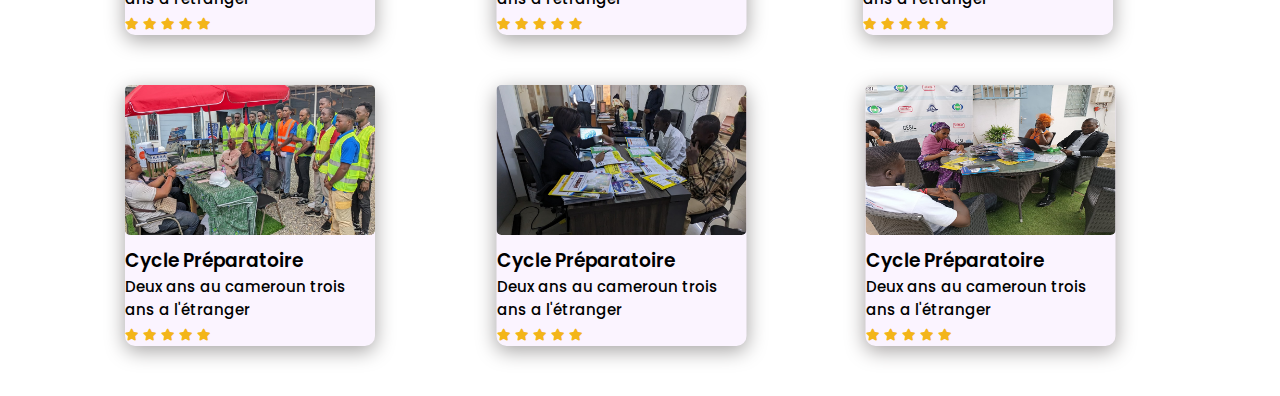
==== commit d272dd0f: "six carte" ====
--- a/src/index3.html
+++ b/src/index3.html
@@ -154,8 +154,7 @@
         </div>
 
     </section>
+ 
+    
 
-
-</body>
-
-</html>+    --- a/src/style3.css
+++ b/src/style3.css
@@ -212,18 +212,19 @@
 }
 .carte1{
     width: 250px;
-    margin: 10px 5px;
+    margin: 5px;
     transform: translateX(48%);
     background-size: 1px;
     padding: 0px;
     background-color:  rgb(251, 244, 255);
-    border-radius: 3px;
+    border-radius: 10px;
     display: inline-block;
     box-shadow: 0 5px 20px rgb(165, 163, 163);
 }
 .carte1 img{
     width: 250px;
     height: 150px;
+    border-radius: 5px;
 }
 .carte1 h3{
     align-items: center;
@@ -245,13 +246,14 @@
     background-size: 1px;
     padding: 0px;
     background-color:  rgb(251, 244, 255);
-    border-radius: 3px;
+    border-radius: 10px;
     display: inline-block;
     box-shadow: 0 5px 20px rgb(165, 163, 163);
 }
 .carte2 img{
     width: 250px;
     height: 150px;
+    border-radius: 5px;
 }
 .carte2 h3{
     align-items: center;
@@ -273,13 +275,14 @@
     background-size: 1px;
     padding: 0px;
     background-color: rgb(251, 244, 255);
-    border-radius: 3px;
+    border-radius: 10px;
     display: inline-block;
     box-shadow: 0 5px 20px rgb(165, 163, 163);
 }
 .carte3 img{
     width: 250px;
     height: 150px;
+    border-radius: 5px;
 }
 .carte3 h3{
     align-items: center;
@@ -306,13 +309,14 @@
     transform: translateX(50%);
     background-size: 1px;
     background-color: rgb(251, 244, 255);
-    border-radius: 3px;
+    border-radius: 10px;
     display: inline-block;
     box-shadow: 0 5px 20px rgb(165, 163, 163);
 }
 .carte4 img{
     width: 250px;
     height: 150px;
+    border-radius: 5px;
 }
 .carte4 h3{
     align-items: center;
@@ -329,11 +333,10 @@
 
 .carte5{
     width: 250px;
-    margin-top: -100px;
     transform: translateX(97%);
     background-size: 1px;
     background-color: rgb(251, 244, 255);
-    border-radius: 3px;
+    border-radius: 10px;
     display: inline-block;
     box-shadow: 0 5px 20px rgb(165, 163, 163);
    
@@ -341,6 +344,7 @@
 .carte5 img{
     width: 250px;
     height: 150px;
+    border-radius: 5px;
 }
 .carte5 h3{
     align-items: center;
@@ -357,16 +361,18 @@
 
 .carte6{
     width: 250px;
+    margin-bottom: 50px;
     transform: translateX(143%);
     background-size: 1px;
     background-color: rgb(251, 244, 255);
-    border-radius: 3px;
+    border-radius: 10px;
     display: inline-block;
     box-shadow: 0 5px 20px rgb(166, 162, 162);
 }
 .carte6 img{
     width: 250px;
-    height: 150px;   
+    height: 150px;  
+    border-radius: 5px; 
 }
 .carte6 h3{
     align-items: center;
@@ -386,3 +392,5 @@
 }
 
 
+
+
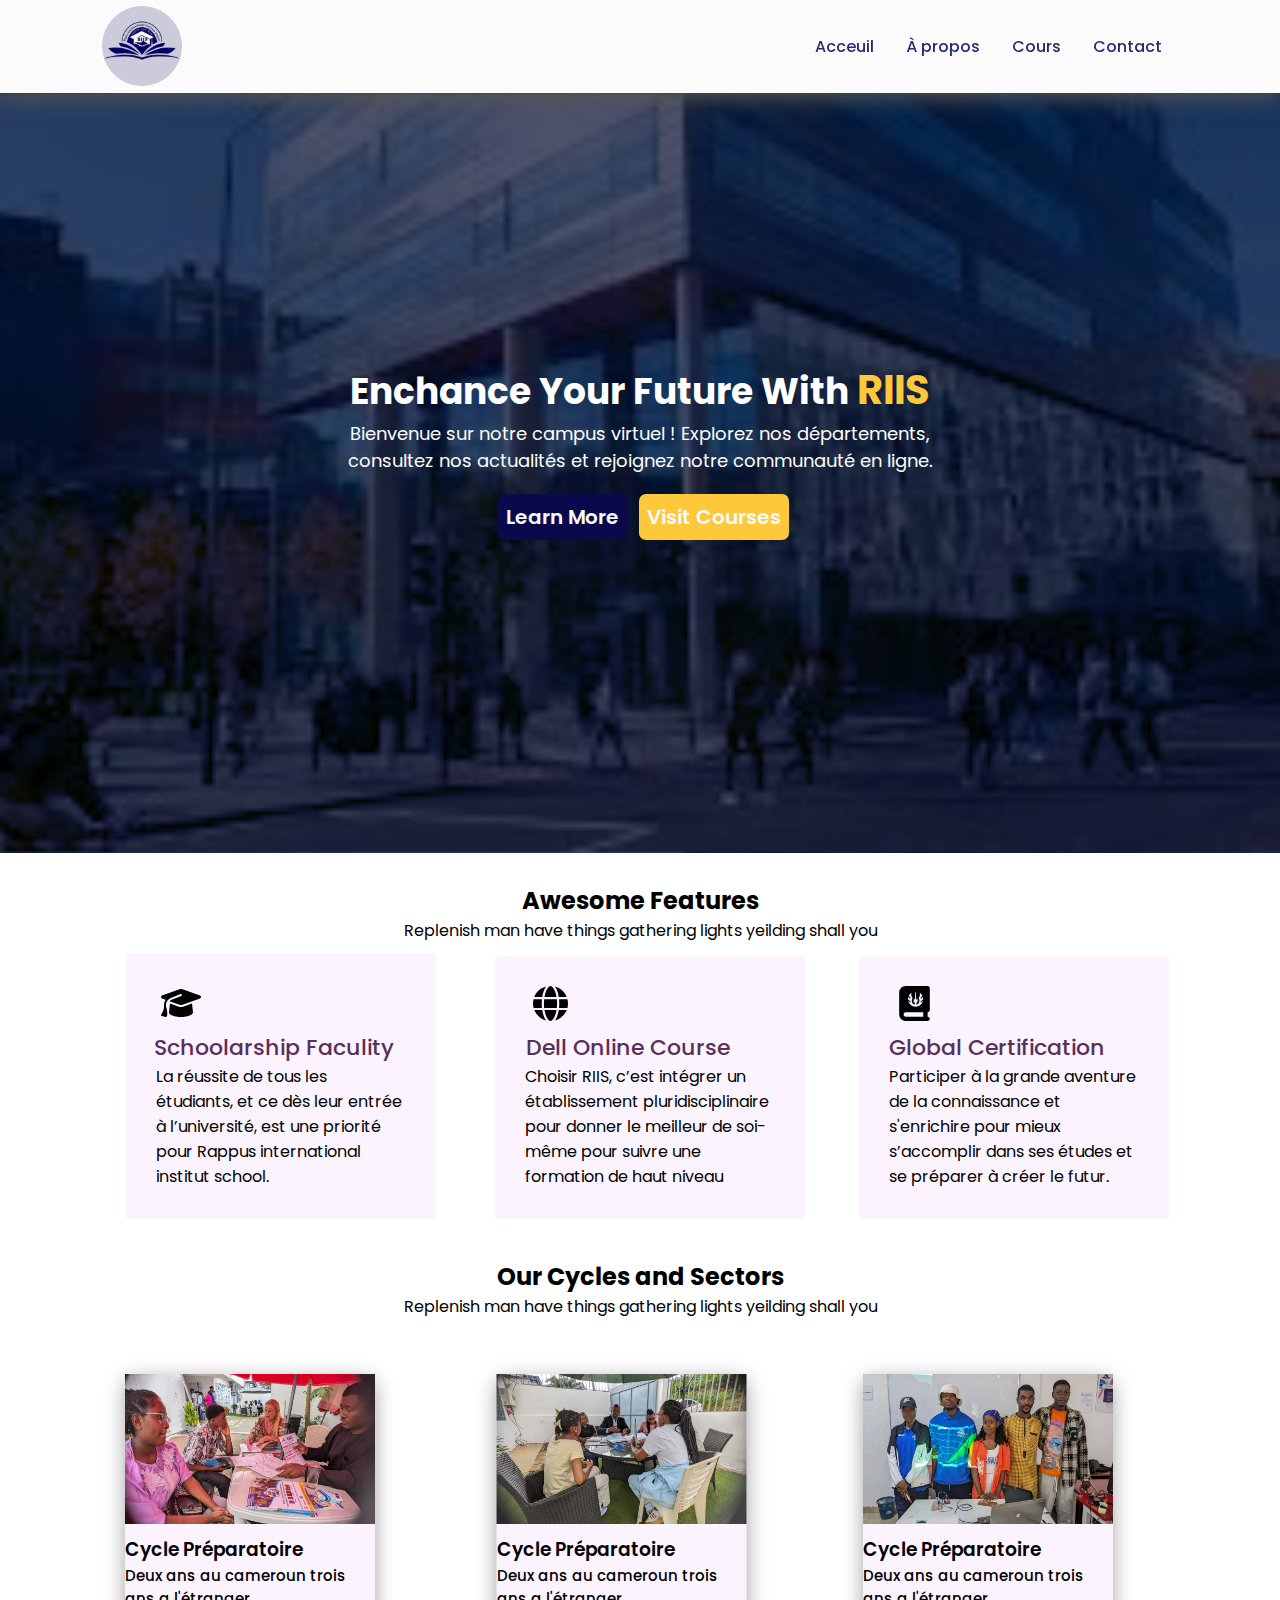
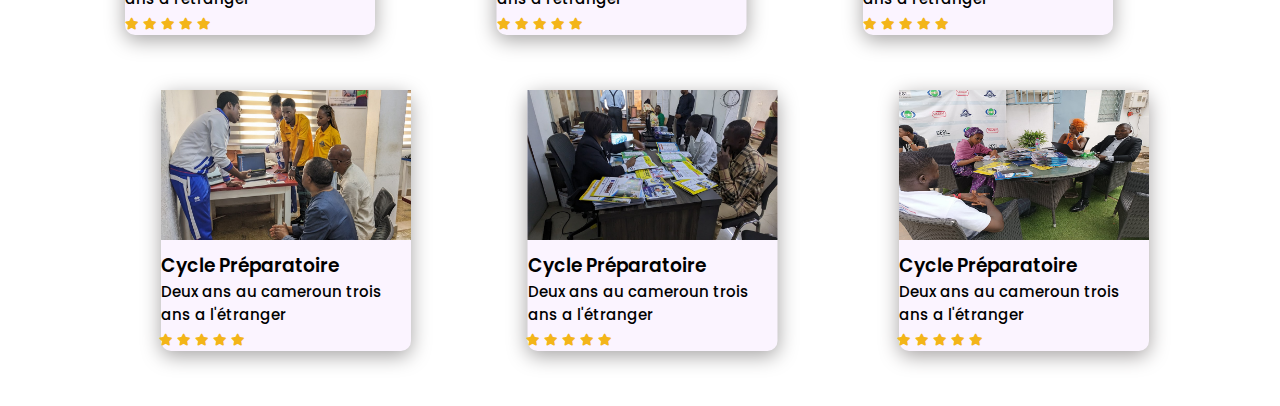
==== commit 1d57a482: "section card" ====
--- a/src/index3.html
+++ b/src/index3.html
@@ -74,12 +74,11 @@
             <h2>Our Cycles and Sectors</h2>
             <p>Replenish man have things gathering lights yeilding shall you</p>
         </div>
-        <!--  section Our Cycles and Sectors-->
         <div class="carte1">
-            <img src="../assets/images/IMG3.jpg" alt="">
+            <img src="../assets/images/IMG7.jpg" alt="">
             <h3>Cycle Préparatoire</h3>
             <p>Deux ans au cameroun trois ans a l'étranger</p>
-            <div class="star">
+            <div class="star1">
                 <i class="fas fa-star"></i>
                 <i class="fas fa-star"></i>
                 <i class="fas fa-star"></i>
@@ -91,7 +90,7 @@
             <img src="../assets/images/IMG9.jpg" alt="">
             <h3>Cycle Préparatoire</h3>
             <p>Deux ans au cameroun trois ans a l'étranger</p>
-            <div class="star">
+            <div class="star1">
                 <i class="fas fa-star"></i>
                 <i class="fas fa-star"></i>
                 <i class="fas fa-star"></i>
@@ -103,7 +102,7 @@
             <img src="../assets/images/IMG10.jpg" alt="">
             <h3>Cycle Préparatoire</h3>
             <p>Deux ans au cameroun trois ans a l'étranger</p>
-            <div class="star">
+            <div class="star1">
                 <i class="fas fa-star"></i>
                 <i class="fas fa-star"></i>
                 <i class="fas fa-star"></i>
@@ -111,50 +110,45 @@
                 <i class="fas fa-star"></i>
             </div>
         </div>
-    </section>
-
-
-    <!-- section 3-->
-    <section id="home3">
-        <div class="carte4">
-            <img src="../assets/images/IMG8.jpg" alt="">
-            <h3>Cycle Préparatoire</h3>
-            <p>Deux ans au cameroun trois ans a l'étranger</p>
-            <div class="star">
-                <i class="fas fa-star"></i>
-                <i class="fas fa-star"></i>
-                <i class="fas fa-star"></i>
-                <i class="fas fa-star"></i>
-                <i class="fas fa-star"></i>
+        <div class="home3">
+            <div class="carte4">
+                <img src="../assets/images/IMG5.jpg" alt="">
+                <h3>Cycle Préparatoire</h3>
+                <p>Deux ans au cameroun trois ans a l'étranger</p>
+                <div class="star">
+                    <i class="fas fa-star"></i>
+                    <i class="fas fa-star"></i>
+                    <i class="fas fa-star"></i>
+                    <i class="fas fa-star"></i>
+                    <i class="fas fa-star"></i>
+                </div>
+            </div>
+            <div class="carte5">
+                <img src="../assets/images/IMG12.jpg" alt="">
+                <h3>Cycle Préparatoire</h3>
+                <p>Deux ans au cameroun trois ans a l'étranger</p>
+                <div class="star">
+                    <i class="fas fa-star"></i>
+                    <i class="fas fa-star"></i>
+                    <i class="fas fa-star"></i>
+                    <i class="fas fa-star"></i>
+                    <i class="fas fa-star"></i>
+                </div>
+            </div>
+            <div class="carte6">
+                <img src="../assets/images/IMG13.jpg" alt="">
+                <h3>Cycle Préparatoire</h3>
+                <p>Deux ans au cameroun trois ans a l'étranger</p>
+                <div class="star">
+                    <i class="fas fa-star"></i>
+                    <i class="fas fa-star"></i>
+                    <i class="fas fa-star"></i>
+                    <i class="fas fa-star"></i>
+                    <i class="fas fa-star"></i>
+                </div>
             </div>
         </div>
-        <div class="carte5">
-            <img src="../assets/images/IMG12.jpg" alt="">
-            <h3>Cycle Préparatoire</h3>
-            <p>Deux ans au cameroun trois ans a l'étranger</p>
-            <div class="star">
-                <i class="fas fa-star"></i>
-                <i class="fas fa-star"></i>
-                <i class="fas fa-star"></i>
-                <i class="fas fa-star"></i>
-                <i class="fas fa-star"></i>
-            </div>
-        </div>
-        <div class="carte6">
-            <img src="../assets/images/IMG13.jpg" alt="">
-            <h3>Cycle Préparatoire</h3>
-            <p>Deux ans au cameroun trois ans a l'étranger</p>
-            <div class="star">
-                <i class="fas fa-star"></i>
-                <i class="fas fa-star"></i>
-                <i class="fas fa-star"></i>
-                <i class="fas fa-star"></i>
-                <i class="fas fa-star"></i>
-            </div>
-        </div>
-
     </section>
- 
     
-
-    +</body>    
+</html>--- a/src/style3.css
+++ b/src/style3.css
@@ -5,6 +5,7 @@
 
  *{
     margin: 0px;
+    padding: 0px;
  }
  /*header navbar*/
  #header{
@@ -210,9 +211,10 @@
     text-align: center;
     margin: 5px 0px;
 }
+
 .carte1{
     width: 250px;
-    margin: 5px;
+    margin:  5px;
     transform: translateX(48%);
     background-size: 1px;
     padding: 0px;
@@ -220,12 +222,13 @@
     border-radius: 10px;
     display: inline-block;
     box-shadow: 0 5px 20px rgb(165, 163, 163);
+    cursor: pointer;
 }
 .carte1 img{
     width: 250px;
     height: 150px;
-    border-radius: 5px;
-}
+}
+
 .carte1 h3{
     align-items: center;
     text-align: left;
@@ -253,7 +256,6 @@
 .carte2 img{
     width: 250px;
     height: 150px;
-    border-radius: 5px;
 }
 .carte2 h3{
     align-items: center;
@@ -282,7 +284,6 @@
 .carte3 img{
     width: 250px;
     height: 150px;
-    border-radius: 5px;
 }
 .carte3 h3{
     align-items: center;
@@ -300,13 +301,9 @@
     color: rgb(243,181,25);
 }
 
-/* fin de la  section case*/
-
-/*la section 3*/
-
 .carte4{
     width: 250px;
-    transform: translateX(50%);
+    transform: translateX(-100px);
     background-size: 1px;
     background-color: rgb(251, 244, 255);
     border-radius: 10px;
@@ -316,7 +313,6 @@
 .carte4 img{
     width: 250px;
     height: 150px;
-    border-radius: 5px;
 }
 .carte4 h3{
     align-items: center;
@@ -333,7 +329,7 @@
 
 .carte5{
     width: 250px;
-    transform: translateX(97%);
+    transform: translateX(5%);
     background-size: 1px;
     background-color: rgb(251, 244, 255);
     border-radius: 10px;
@@ -344,7 +340,6 @@
 .carte5 img{
     width: 250px;
     height: 150px;
-    border-radius: 5px;
 }
 .carte5 h3{
     align-items: center;
@@ -362,7 +357,7 @@
 .carte6{
     width: 250px;
     margin-bottom: 50px;
-    transform: translateX(143%);
+    transform: translateX(52%);
     background-size: 1px;
     background-color: rgb(251, 244, 255);
     border-radius: 10px;
@@ -371,8 +366,7 @@
 }
 .carte6 img{
     width: 250px;
-    height: 150px;  
-    border-radius: 5px; 
+    height: 150px;   
 }
 .carte6 h3{
     align-items: center;
@@ -387,10 +381,7 @@
     font-size: 15px;
 }
 .star i{
+    transform: translatex(-600%);
     font-size: 12px;
     color: rgb(243,181,25);
 }
-
-
-
-
